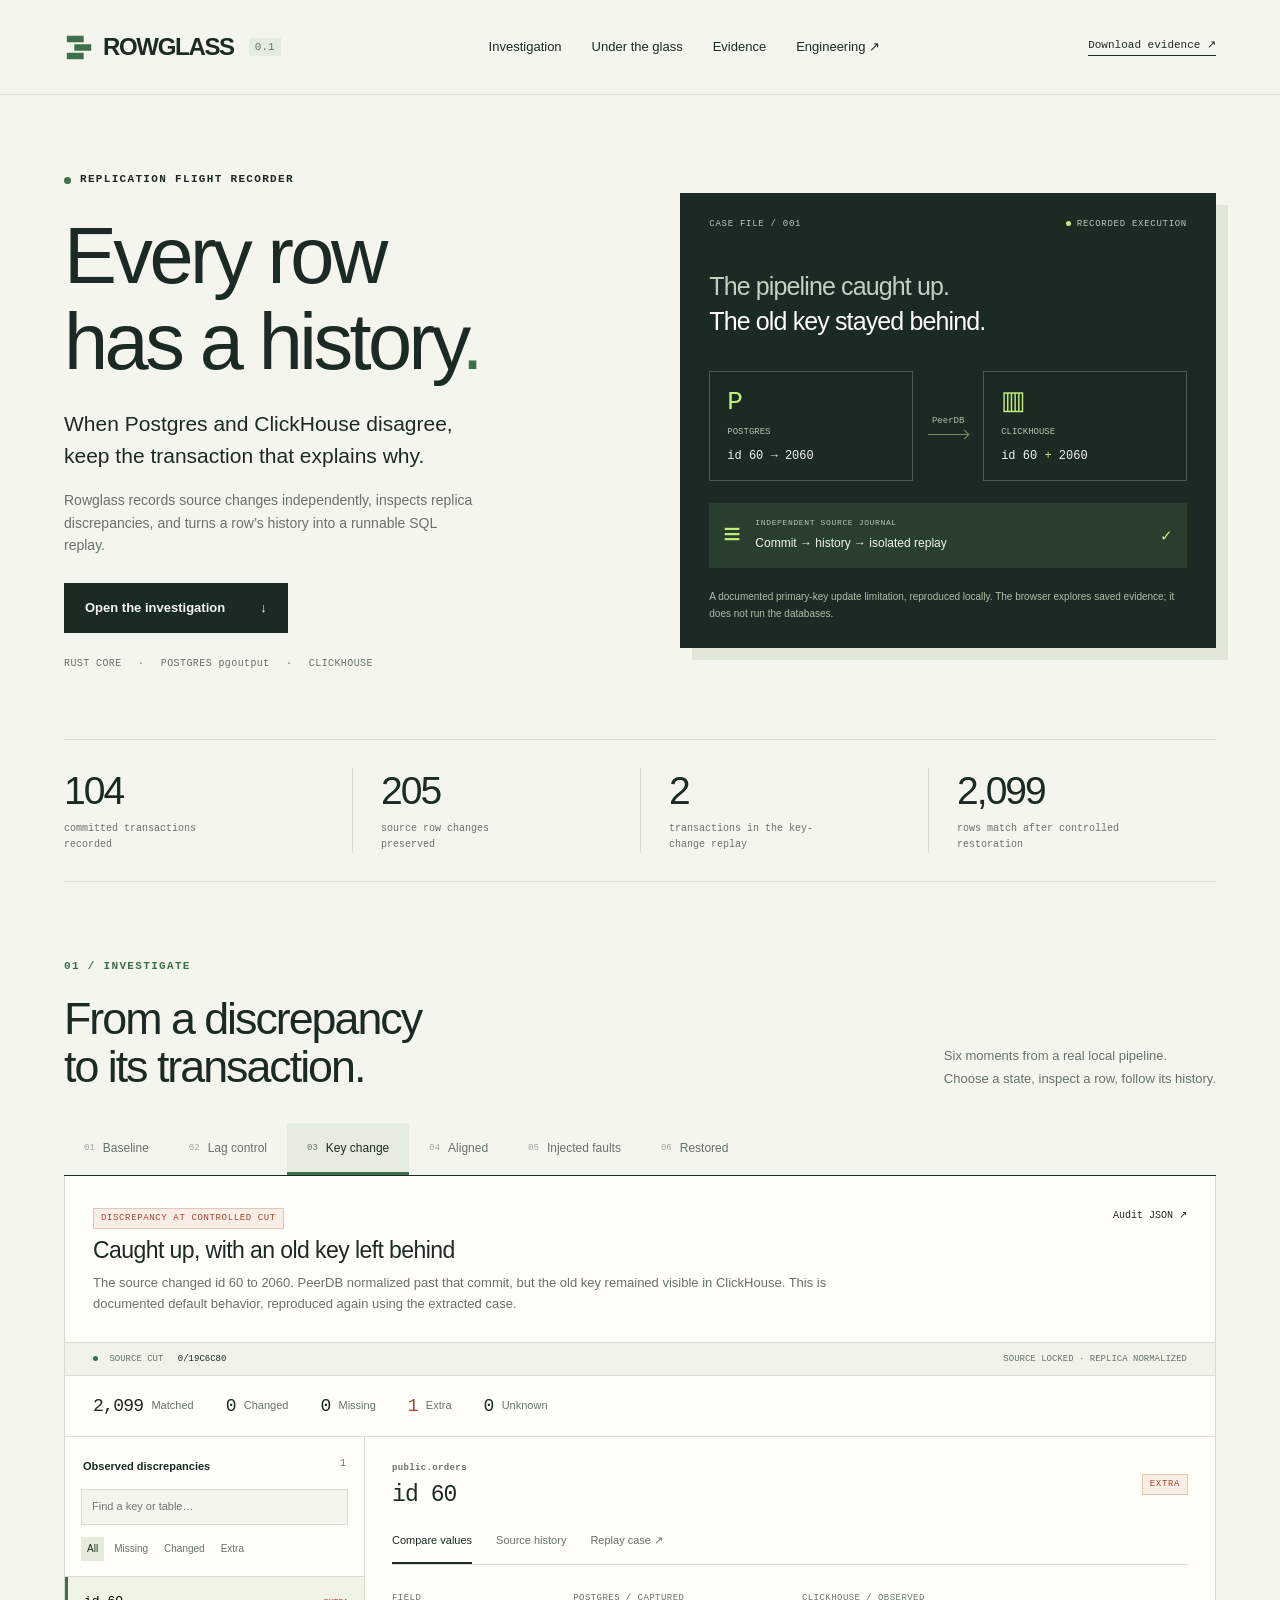
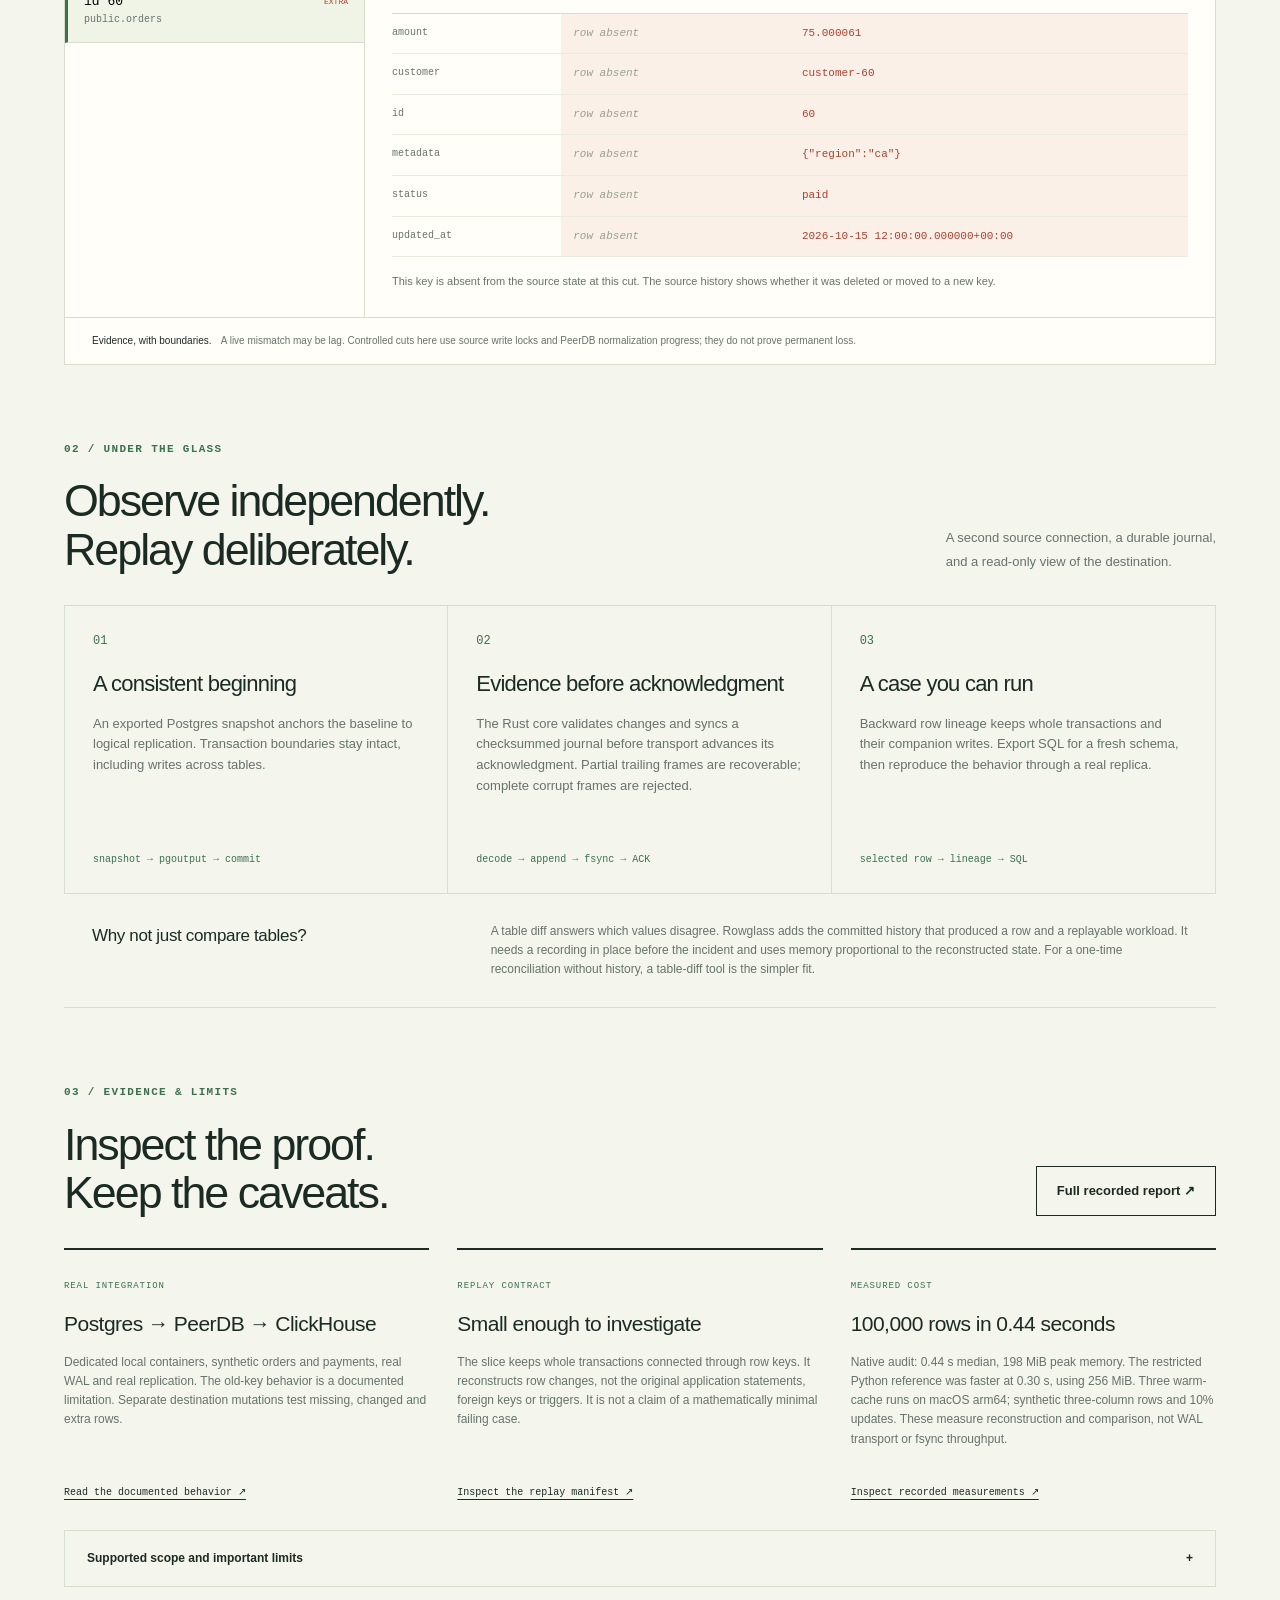
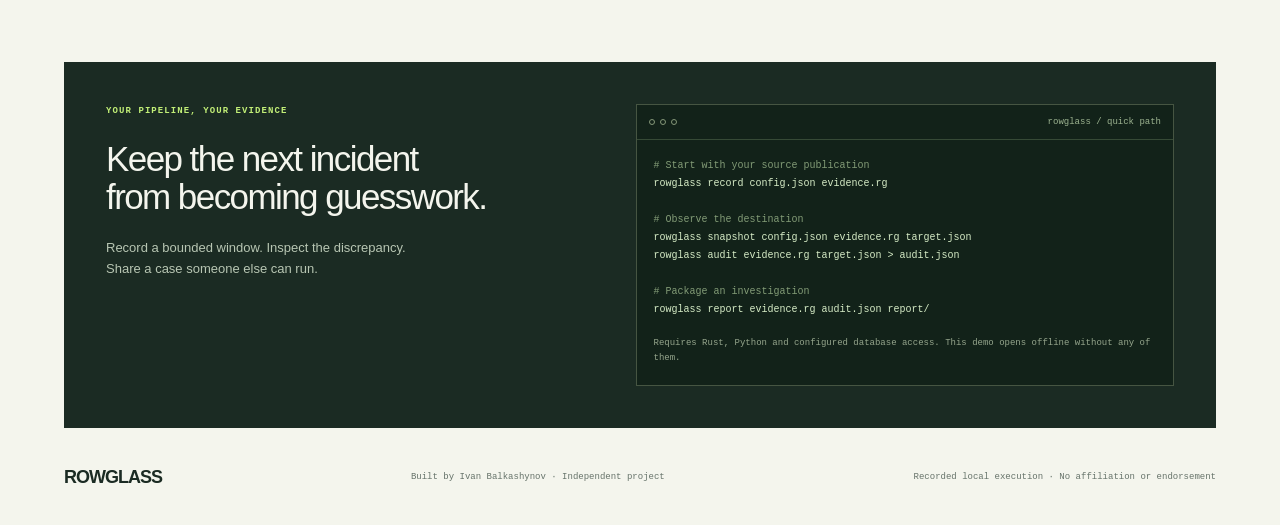
==== demo/index.html @ 6d4c116b "Build Rowglass replication recorder, investigator and replay lab" ====
<!doctype html>
<html lang="en">
  <head>
    <meta charset="utf-8" />
    <meta name="viewport" content="width=device-width,initial-scale=1" />
    <meta name="theme-color" content="#f4f5ed" />
    <title>Rowglass | Every row has a history</title>
    <meta
      name="description"
      content="An independent replication flight recorder. Trace a ClickHouse discrepancy back to committed Postgres transactions and export a runnable replay."
    />
    <link rel="icon" href="favicon.svg" />
    <link rel="stylesheet" href="style.css" />
    <script src="data.js" defer></script>
    <script src="app.js" defer></script>
  </head>
  <body>
    <header class="topbar">
      <a class="brand" href="#"
        ><svg viewBox="0 0 32 32" aria-hidden="true">
          <path d="M3 4h18v7H3zm8 9h18v7H11zM3 22h18v7H3z" /></svg
        >ROWGLASS<span class="version">0.1</span></a
      >
      <nav aria-label="Main">
        <a href="#investigate">Investigation</a
        ><a href="#mechanism">Under the glass</a><a href="#evidence">Evidence</a
        ><a id="engineering-link" href="engineering.html" hidden
          >Engineering ↗</a
        >
      </nav>
      <a class="top-download" href="data/report.json" download
        >Download evidence <span>↗</span></a
      >
    </header>
    <main>
      <section class="hero">
        <div>
          <div class="eyebrow">
            <span class="dot"></span> REPLICATION FLIGHT RECORDER
          </div>
          <h1>Every row<br />has a history<span class="green">.</span></h1>
          <p class="lede">
            When Postgres and ClickHouse disagree, keep the transaction that
            explains why.
          </p>
          <p class="hero-detail">
            Rowglass records source changes independently, inspects replica
            discrepancies, and turns a row’s history into a runnable SQL replay.
          </p>
          <a class="button dark" href="#investigate"
            >Open the investigation <span>↓</span></a
          >
          <div class="hero-meta">
            RUST CORE <span>·</span> POSTGRES pgoutput <span>·</span> CLICKHOUSE
          </div>
        </div>
        <div class="hero-visual" aria-label="Recorded key-change investigation">
          <div class="visual-top">
            <span>CASE FILE / 001</span
            ><span class="recorded"
              ><span class="dot"></span> RECORDED EXECUTION</span
            >
          </div>
          <div class="visual-statement">
            The pipeline caught up.<br /><strong
              >The old key stayed behind.</strong
            >
          </div>
          <div class="flow">
            <div class="flow-node">
              <span class="node-symbol">P</span><small>POSTGRES</small
              ><b>id 60 → 2060</b>
            </div>
            <div class="flow-line"><span>PeerDB</span><i></i></div>
            <div class="flow-node destination">
              <span class="node-symbol">▥</span><small>CLICKHOUSE</small
              ><b>id 60 <em>+</em> 2060</b>
            </div>
          </div>
          <div class="evidence-strip">
            <span class="glass-icon">≡</span>
            <div>
              <small>INDEPENDENT SOURCE JOURNAL</small
              ><b>Commit → history → isolated replay</b>
            </div>
            <span class="check">✓</span>
          </div>
          <div class="visual-foot">
            A documented primary-key update limitation, reproduced locally. The
            browser explores saved evidence; it does not run the databases.
          </div>
        </div>
      </section>
      <section class="metrics" aria-label="Recorded run summary">
        <div>
          <span class="metric" id="metric-transactions">…</span
          ><small>committed transactions recorded</small>
        </div>
        <div>
          <span class="metric" id="metric-changes">…</span
          ><small>source row changes preserved</small>
        </div>
        <div>
          <span class="metric" id="metric-replay">…</span
          ><small>transactions in the key-change replay</small>
        </div>
        <div>
          <span class="metric" id="metric-match">…</span
          ><small>rows match after controlled restoration</small>
        </div>
      </section>
      <section id="investigate" class="investigate">
        <div class="section-heading">
          <div>
            <div class="eyebrow">01 / INVESTIGATE</div>
            <h2>From a discrepancy<br />to its transaction.</h2>
          </div>
          <p>
            Six moments from a real local pipeline.<br />Choose a state, inspect
            a row, follow its history.
          </p>
        </div>
        <div
          class="case-tabs"
          role="tablist"
          aria-label="Recorded pipeline states"
          id="cases"
        ></div>
        <div class="workspace">
          <div class="workspace-top">
            <div>
              <span id="case-status" class="status"></span>
              <h3 id="case-title"></h3>
              <p id="case-description"></p>
            </div>
            <a id="audit-download" class="text-link" download>Audit JSON ↗</a>
          </div>
          <div class="cut-bar">
            <span><i class="dot"></i> SOURCE CUT <b id="cut"></b></span
            ><span id="cut-mode"></span>
          </div>
          <div class="counts" id="counts"></div>
          <div class="investigation-grid">
            <aside class="row-list">
              <div class="list-header">
                <b>Observed discrepancies</b><span id="row-count"></span>
              </div>
              <label class="search-label"
                ><span class="sr-only">Find a row by key or table</span
                ><input
                  id="search"
                  type="search"
                  placeholder="Find a key or table…"
              /></label>
              <div class="filters" role="group" aria-label="Discrepancy filter">
                <button data-filter="all" class="active">All</button
                ><button data-filter="missing">Missing</button
                ><button data-filter="changed">Changed</button
                ><button data-filter="unexpected">Extra</button>
              </div>
              <div id="rows"></div>
            </aside>
            <article class="inspector">
              <div id="empty-state" hidden></div>
              <div id="row-detail">
                <div class="row-heading">
                  <div>
                    <span class="eyebrow" id="detail-table"></span>
                    <h3 id="detail-key"></h3>
                  </div>
                  <span class="status" id="detail-kind"></span>
                </div>
                <div
                  class="detail-tabs"
                  role="tablist"
                  aria-label="Row investigation view"
                >
                  <button
                    id="tab-compare"
                    role="tab"
                    aria-selected="true"
                    data-view="compare"
                  >
                    Compare values</button
                  ><button
                    id="tab-history"
                    role="tab"
                    aria-selected="false"
                    data-view="history"
                  >
                    Source history</button
                  ><button
                    id="tab-replay"
                    role="tab"
                    aria-selected="false"
                    data-view="replay"
                  >
                    Replay case <span>↗</span>
                  </button>
                </div>
                <div
                  id="compare-panel"
                  role="tabpanel"
                  aria-labelledby="tab-compare"
                ></div>
                <div
                  id="history-panel"
                  role="tabpanel"
                  aria-labelledby="tab-history"
                  hidden
                ></div>
                <div
                  id="replay-panel"
                  role="tabpanel"
                  aria-labelledby="tab-replay"
                  hidden
                ></div>
              </div>
            </article>
          </div>
          <div class="workspace-foot">
            <span>Evidence, with boundaries.</span> A live mismatch may be lag.
            Controlled cuts here use source write locks and PeerDB normalization
            progress; they do not prove permanent loss.
          </div>
        </div>
      </section>
      <section id="mechanism" class="mechanism">
        <div class="section-heading">
          <div>
            <div class="eyebrow">02 / UNDER THE GLASS</div>
            <h2>Observe independently.<br />Replay deliberately.</h2>
          </div>
          <p>
            A second source connection, a durable journal,<br />and a read-only
            view of the destination.
          </p>
        </div>
        <div class="mechanism-grid">
          <article>
            <span class="step">01</span>
            <h3>A consistent beginning</h3>
            <p>
              An exported Postgres snapshot anchors the baseline to logical
              replication. Transaction boundaries stay intact, including writes
              across tables.
            </p>
            <code>snapshot → pgoutput → commit</code>
          </article>
          <article>
            <span class="step">02</span>
            <h3>Evidence before acknowledgment</h3>
            <p>
              The Rust core validates changes and syncs a checksummed journal
              before transport advances its acknowledgment. Partial trailing
              frames are recoverable; complete corrupt frames are rejected.
            </p>
            <code>decode → append → fsync → ACK</code>
          </article>
          <article>
            <span class="step">03</span>
            <h3>A case you can run</h3>
            <p>
              Backward row lineage keeps whole transactions and their companion
              writes. Export SQL for a fresh schema, then reproduce the behavior
              through a real replica.
            </p>
            <code>selected row → lineage → SQL</code>
          </article>
        </div>
        <div class="tradeoff">
          <b>Why not just compare tables?</b>
          <p>
            A table diff answers which values disagree. Rowglass adds the
            committed history that produced a row and a replayable workload. It
            needs a recording in place before the incident and uses memory
            proportional to the reconstructed state. For a one-time
            reconciliation without history, a table-diff tool is the simpler
            fit.
          </p>
        </div>
      </section>
      <section id="evidence" class="evidence-section">
        <div class="section-heading">
          <div>
            <div class="eyebrow">03 / EVIDENCE & LIMITS</div>
            <h2>Inspect the proof.<br />Keep the caveats.</h2>
          </div>
          <a class="button light" href="data/report.json" download
            >Full recorded report ↗</a
          >
        </div>
        <div class="evidence-grid">
          <article>
            <span class="evidence-label">REAL INTEGRATION</span>
            <h3>Postgres → PeerDB → ClickHouse</h3>
            <p>
              Dedicated local containers, synthetic orders and payments, real
              WAL and real replication. The old-key behavior is a documented
              limitation. Separate destination mutations test missing, changed
              and extra rows.
            </p>
            <a
              href="https://clickhouse.com/docs/integrations/clickpipes/postgres/faq#can-i-update-primary-key-columns-in-postgresql"
              target="_blank"
              rel="noreferrer"
              >Read the documented behavior ↗</a
            >
          </article>
          <article>
            <span class="evidence-label">REPLAY CONTRACT</span>
            <h3>Small enough to investigate</h3>
            <p>
              The slice keeps whole transactions connected through row keys. It
              reconstructs row changes, not the original application statements,
              foreign keys or triggers. It is not a claim of a mathematically
              minimal failing case.
            </p>
            <a id="key-replay-download" href="data/report.json" download
              >Inspect the replay manifest ↗</a
            >
          </article>
          <article>
            <span class="evidence-label">MEASURED COST</span>
            <h3 id="bench-title">Correctness before scale claims</h3>
            <p id="bench-copy">
              Full-state reconstruction and comparison are currently in memory.
              The recorder uses one fsync per committed transaction. Throughput
              depends heavily on transaction size and storage latency.
            </p>
            <a href="data/report.json" download
              >Inspect recorded measurements ↗</a
            >
          </article>
        </div>
        <details class="limitations">
          <summary>Supported scope and important limits <span>+</span></summary>
          <p>
            PostgreSQL protocol v1, UTF-8 text tuples, regular tables with
            explicit primary keys. Exact numeric, JSON, boolean, bytes,
            timestamps and common scalar types are canonicalized; unsupported
            values remain unverifiable. Failover, incomplete bootstrap and
            selected schema changes require a new recording or explicit
            intervention. Transactions above 64 MiB are rejected before
            acknowledgment. Visible maximum-version conflicts are rejected;
            background merges may already have erased older versions. Evidence
            may contain source values, so review it before sharing.
          </p>
        </details>
      </section>
      <section class="try-it">
        <div>
          <div class="eyebrow">YOUR PIPELINE, YOUR EVIDENCE</div>
          <h2>Keep the next incident<br />from becoming guesswork.</h2>
          <p>
            Record a bounded window. Inspect the discrepancy.<br />Share a case
            someone else can run.
          </p>
        </div>
        <div class="terminal">
          <div class="terminal-top">
            <i></i><i></i><i></i><span>rowglass / quick path</span>
          </div>
          <pre><span># Start with your source publication</span>
rowglass record config.json evidence.rg

<span># Observe the destination</span>
rowglass snapshot config.json evidence.rg target.json
rowglass audit evidence.rg target.json &gt; audit.json

<span># Package an investigation</span>
rowglass report evidence.rg audit.json report/</pre>
          <small
            >Requires Rust, Python and configured database access. This demo
            opens offline without any of them.</small
          >
        </div>
      </section>
    </main>
    <footer>
      <a class="brand" href="#">ROWGLASS</a
      ><span>Built by Ivan Balkashynov · Independent project</span
      ><span>Recorded local execution · No affiliation or endorsement</span>
    </footer>
    <noscript
      ><p class="notice">
        This investigation needs JavaScript to explore saved data. The complete
        <a href="data/report.json">JSON report</a> is available without it.
      </p></noscript
    >
  </body>
</html>
---- demo/style.css ----
:root {
  --paper: #f4f5ed;
  --white: #fffef9;
  --ink: #1b2b23;
  --muted: #66736a;
  --line: #d8ddd0;
  --green: #3d704d;
  --lime: #c2ef77;
  --red: #a74431;
  --amber: #8c651c;
  --mono: ui-monospace, SFMono-Regular, Consolas, monospace;
}
* {
  box-sizing: border-box;
}
html {
  scroll-behavior: smooth;
  scroll-padding-top: 24px;
}
body {
  margin: 0;
  background: var(--paper);
  color: var(--ink);
  font:
    15px/1.6 -apple-system,
    BlinkMacSystemFont,
    "Segoe UI",
    sans-serif;
}
a {
  color: inherit;
  text-decoration: none;
}
button,
input {
  font: inherit;
}
button,
a,
input,
summary {
  outline-offset: 5px;
}
button:focus-visible,
a:focus-visible,
input:focus-visible,
summary:focus-visible {
  outline: 2px solid var(--green);
}
button {
  cursor: pointer;
}
button:disabled {
  cursor: default;
}
button,
a {
  touch-action: manipulation;
}
h1,
h2,
h3,
p {
  margin: 0;
}
h1,
h2,
h3 {
  font-weight: 520;
  letter-spacing: -0.045em;
  line-height: 1.08;
}
h1 {
  font-size: clamp(55px, 6.2vw, 88px);
  margin: 24px 0;
}
h2 {
  font-size: clamp(34px, 3.5vw, 48px);
}
h3 {
  font-size: 23px;
  letter-spacing: -0.025em;
}
small,
.eyebrow {
  font-family: var(--mono);
}
.topbar,
main,
footer {
  max-width: 1440px;
  margin: auto;
}
.topbar {
  display: flex;
  align-items: center;
  justify-content: space-between;
  padding: 28px 5%;
  border-bottom: 1px solid var(--line);
  gap: 20px;
}
.brand {
  font-weight: 750;
  letter-spacing: -0.055em;
  font-size: 24px;
  display: flex;
  align-items: center;
  gap: 9px;
}
.brand svg {
  width: 30px;
  height: 30px;
  fill: var(--green);
}
.version {
  font: 11px var(--mono);
  color: var(--muted);
  background: #e6ebdf;
  padding: 3px 6px;
  letter-spacing: 0;
  margin-left: 6px;
}
.topbar nav {
  display: flex;
  gap: 30px;
  font-size: 13px;
}
.topbar nav a:hover,
.text-link:hover {
  text-decoration: underline;
}
.top-download {
  font: 11px var(--mono);
  border-bottom: 1px solid var(--ink);
  padding-bottom: 4px;
}
.hero {
  display: grid;
  grid-template-columns: 1fr 1fr;
  gap: 7%;
  padding: 76px 5% 70px;
  align-items: center;
}
.eyebrow {
  font-size: 11px;
  font-weight: 600;
  letter-spacing: 0.12em;
  display: flex;
  align-items: center;
  gap: 9px;
}
.dot {
  display: inline-block;
  width: 7px;
  height: 7px;
  border-radius: 50%;
  background: var(--green);
  flex-shrink: 0;
}
.green {
  color: var(--green);
}
.lede {
  font-size: 21px;
  line-height: 1.5;
  max-width: 430px;
}
.hero-detail {
  color: var(--muted);
  font-size: 14px;
  max-width: 410px;
  margin: 18px 0 26px;
}
.button {
  display: inline-flex;
  align-items: center;
  gap: 35px;
  padding: 14px 20px;
  border: 1px solid var(--ink);
  font-size: 13px;
  font-weight: 600;
}
.button.dark {
  background: var(--ink);
  color: var(--paper);
}
.button.light {
  background: transparent;
}
.button:hover {
  background: var(--green);
  color: white;
  border-color: var(--green);
}
.hero-meta {
  font: 10px var(--mono);
  letter-spacing: 0.04em;
  color: var(--muted);
  margin-top: 25px;
}
.hero-meta span {
  margin: 0 10px;
}
.hero-visual {
  background: var(--ink);
  color: var(--paper);
  padding: 26px 29px;
  min-height: 426px;
  position: relative;
  box-shadow: 12px 12px 0 #e0e6d8;
}
.visual-top {
  display: flex;
  justify-content: space-between;
  gap: 10px;
  font: 9px var(--mono);
  letter-spacing: 0.08em;
  color: #bdc8ba;
}
.recorded {
  display: flex;
  align-items: center;
  gap: 6px;
}
.recorded .dot {
  background: var(--lime);
  width: 5px;
  height: 5px;
}
.visual-statement {
  font-size: 25px;
  line-height: 1.4;
  letter-spacing: -0.035em;
  margin: 40px 0 32px;
  color: #c4cfbf;
}
.visual-statement strong {
  font-weight: 500;
  color: var(--white);
}
.flow {
  display: flex;
  align-items: center;
  gap: 15px;
}
.flow-node {
  flex: 1;
  display: flex;
  flex-direction: column;
  gap: 10px;
  border: 1px solid #4c5d4e;
  padding: 17px;
}
.node-symbol {
  font: 26px var(--mono);
  color: var(--lime);
  line-height: 1;
}
.flow-node small {
  font-size: 9px;
  color: #b4c4af;
}
.flow-node b {
  font: 12px var(--mono);
  white-space: nowrap;
}
.flow-node em {
  color: var(--lime);
  font-style: normal;
}
.flow-line {
  width: 40px;
  align-self: center;
  text-align: center;
  font: 9px var(--mono);
  color: #acbda6;
}
.flow-line i {
  display: block;
  border-top: 1px solid #79906c;
  margin-top: 8px;
  position: relative;
}
.flow-line i:after {
  content: "";
  position: absolute;
  right: 0;
  top: -4px;
  width: 6px;
  height: 6px;
  border: solid #79906c;
  border-width: 1px 1px 0 0;
  transform: rotate(45deg);
}
.evidence-strip {
  display: flex;
  align-items: center;
  gap: 14px;
  background: #293e2f;
  margin-top: 22px;
  padding: 14px;
}
.glass-icon {
  font: 30px var(--mono);
  color: var(--lime);
}
.evidence-strip small {
  display: block;
  font-size: 8px;
  letter-spacing: 0.08em;
  color: #b7c6b0;
}
.evidence-strip b {
  font-size: 12px;
  font-weight: 400;
}
.check {
  color: var(--lime);
  margin-left: auto;
}
.visual-foot {
  font-size: 10px;
  line-height: 1.7;
  color: #aebda7;
  margin-top: 20px;
}
.metrics {
  display: grid;
  grid-template-columns: repeat(4, 1fr);
  border-top: 1px solid var(--line);
  border-bottom: 1px solid var(--line);
  margin: 0 5%;
  padding: 28px 0;
}
.metrics > div {
  border-left: 1px solid var(--line);
  padding: 0 28px;
}
.metrics > div:first-child {
  padding-left: 0;
  border: 0;
}
.metric {
  display: block;
  font-size: 39px;
  line-height: 1.2;
  letter-spacing: -0.05em;
}
.metrics small {
  display: block;
  font: 10px/1.6 var(--mono);
  color: var(--muted);
  max-width: 165px;
  margin-top: 6px;
}
.investigate,
.mechanism,
.evidence-section {
  padding: 76px 5% 0;
}
.section-heading {
  display: flex;
  justify-content: space-between;
  align-items: flex-end;
  gap: 30px;
  margin-bottom: 32px;
}
.section-heading .eyebrow {
  margin-bottom: 18px;
  color: var(--green);
}
.section-heading > p {
  color: var(--muted);
  font-size: 13px;
  line-height: 1.8;
  max-width: 370px;
}
.case-tabs {
  display: flex;
  border-bottom: 1px solid var(--ink);
  gap: 0;
  overflow-x: auto;
  scrollbar-width: thin;
}
.case-tabs button {
  background: transparent;
  border: 0;
  border-bottom: 3px solid transparent;
  white-space: nowrap;
  padding: 16px 20px 14px;
  color: var(--muted);
  font-size: 12px;
  display: flex;
  align-items: center;
  gap: 8px;
}
.case-tabs button span {
  font: 9px var(--mono);
  opacity: 0.6;
}
.case-tabs button.active {
  color: var(--ink);
  border-bottom-color: var(--green);
  background: #e6ecdf;
}
.case-tabs button:hover {
  color: var(--ink);
  background: #e6ecdf;
}
.workspace {
  background: var(--white);
  border: 1px solid var(--line);
  border-top: 0;
}
.workspace-top {
  padding: 27px 28px;
  display: flex;
  justify-content: space-between;
  gap: 20px;
}
.workspace-top h3 {
  margin: 9px 0 10px;
}
.workspace-top p {
  font-size: 13px;
  color: var(--muted);
  max-width: 760px;
}
.status {
  display: inline-flex;
  font: 9px var(--mono);
  letter-spacing: 0.07em;
  text-transform: uppercase;
  border: 1px solid #d5c0a7;
  background: #faf3e7;
  color: var(--amber);
  padding: 3px 7px;
  line-height: 1.5;
}
.status.good {
  color: #3f6544;
  background: #edf3e5;
  border-color: #c6d8bc;
}
.status.bad {
  color: var(--red);
  background: #f9eee6;
  border-color: #e6c5b7;
}
.text-link {
  font: 10px var(--mono);
  white-space: nowrap;
  align-self: flex-start;
  margin-top: 6px;
}
.cut-bar {
  padding: 11px 28px;
  background: #f1f3eb;
  border-top: 1px solid var(--line);
  border-bottom: 1px solid var(--line);
  display: flex;
  justify-content: space-between;
  gap: 15px;
  font: 9px var(--mono);
  color: var(--muted);
}
.cut-bar .dot {
  width: 5px;
  height: 5px;
  margin-right: 6px;
}
.cut-bar b {
  margin-left: 9px;
  font-weight: 500;
  color: var(--ink);
}
.counts {
  display: flex;
  padding: 20px 28px;
  gap: 32px;
  border-bottom: 1px solid var(--line);
  flex-wrap: wrap;
}
.counts div {
  display: flex;
  gap: 8px;
  align-items: center;
  font-size: 11px;
  color: var(--muted);
}
.counts b {
  font: 18px var(--mono);
  letter-spacing: -0.04em;
  color: var(--ink);
}
.counts .bad b {
  color: var(--red);
}
.investigation-grid {
  display: grid;
  grid-template-columns: 300px minmax(0, 1fr);
  min-height: 480px;
}
.row-list {
  border-right: 1px solid var(--line);
}
.list-header {
  display: flex;
  justify-content: space-between;
  padding: 21px 18px 14px;
  font-size: 11px;
}
.list-header b {
  font-weight: 600;
}
.list-header span {
  color: var(--muted);
  font: 10px var(--mono);
}
.search-label {
  display: block;
  margin: 0 16px 12px;
}
.search-label input {
  width: 100%;
  border: 1px solid var(--line);
  background: var(--paper);
  padding: 8px 10px;
  font-size: 11px;
  border-radius: 0;
  color: var(--ink);
}
.filters {
  display: flex;
  gap: 4px;
  padding: 0 16px 15px;
  border-bottom: 1px solid var(--line);
}
.filters button {
  background: transparent;
  border: 0;
  padding: 4px 6px;
  font-size: 10px;
  color: var(--muted);
}
.filters button.active {
  background: #e5ecdc;
  color: var(--ink);
}
#rows {
  max-height: 390px;
  overflow-y: auto;
}
.row-button {
  display: block;
  border: 0;
  border-bottom: 1px solid var(--line);
  border-left: 3px solid transparent;
  width: 100%;
  text-align: left;
  padding: 17px 16px;
  background: transparent;
}
.row-button.active {
  border-left-color: var(--green);
  background: #f0f4e7;
}
.row-button:hover {
  background: #f0f4e7;
}
.row-button-top {
  display: flex;
  justify-content: space-between;
  align-items: center;
}
.row-button b {
  font: 13px var(--mono);
}
.row-button small {
  font: 10px var(--mono);
  color: var(--muted);
  display: block;
  margin-top: 5px;
}
.row-button .kind {
  font: 8px var(--mono);
  text-transform: uppercase;
  color: var(--red);
}
.list-empty {
  font-size: 12px;
  color: var(--muted);
  padding: 20px;
}
.inspector {
  padding: 24px 27px;
  min-width: 0;
}
.row-heading {
  display: flex;
  align-items: center;
  justify-content: space-between;
  gap: 12px;
}
.row-heading .eyebrow {
  font-size: 9px;
  letter-spacing: 0.04em;
  color: var(--muted);
  margin-bottom: 7px;
}
.row-heading h3 {
  font: 23px var(--mono);
  letter-spacing: -0.04em;
}
.detail-tabs {
  display: flex;
  gap: 24px;
  margin: 24px 0 18px;
  border-bottom: 1px solid var(--line);
}
.detail-tabs button {
  background: transparent;
  color: var(--muted);
  font-size: 11px;
  border: 0;
  padding: 0 0 12px;
  border-bottom: 2px solid transparent;
}
.detail-tabs button[aria-selected="true"] {
  color: var(--ink);
  border-bottom-color: var(--ink);
}
.table-scroll {
  overflow: auto;
}
.values {
  border-collapse: collapse;
  width: 100%;
  font: 11px/1.6 var(--mono);
}
.values th {
  text-align: left;
  font: 9px var(--mono);
  letter-spacing: 0.05em;
  color: var(--muted);
  padding: 10px 12px;
  border-bottom: 1px solid var(--line);
}
.values th:first-child {
  padding-left: 0;
}
.values td {
  vertical-align: top;
  padding: 11px 12px;
  border-bottom: 1px solid #e9ecdf;
  max-width: 280px;
  overflow-wrap: anywhere;
}
.values td:first-child {
  padding-left: 0;
  color: var(--muted);
  font-size: 10px;
  min-width: 100px;
}
.values tr.changed td:not(:first-child) {
  background: #faf0e8;
  color: var(--red);
}
.null {
  font-style: italic;
  color: #99a18f;
}
.panel-note {
  font-size: 11px;
  line-height: 1.8;
  color: var(--muted);
  margin-top: 15px;
}
.panel-note strong {
  color: var(--ink);
  font-weight: 500;
}
.history-controls {
  background: #f0f4e7;
  padding: 15px;
  display: flex;
  align-items: center;
  gap: 14px;
  margin-bottom: 18px;
}
.history-controls input {
  flex: 1;
  min-width: 60px;
  accent-color: var(--green);
}
.history-controls output {
  font: 10px var(--mono);
}
.history-step {
  display: flex;
  gap: 13px;
  padding: 13px 0;
  border-bottom: 1px solid var(--line);
  font-size: 11px;
}
.history-dot {
  width: 8px;
  height: 8px;
  background: #c5ceba;
  border-radius: 50%;
  margin-top: 5px;
  flex-shrink: 0;
}
.history-step.selected .history-dot {
  background: var(--green);
}
.history-step b {
  font-weight: 600;
}
.history-step code {
  display: block;
  font: 10px var(--mono);
  color: var(--muted);
  margin-top: 3px;
}
.history-step .status {
  margin-left: auto;
  align-self: flex-start;
}
.replay-numbers {
  display: flex;
  gap: 25px;
  margin: 7px 0 20px;
}
.replay-numbers strong {
  display: block;
  font: 36px var(--mono);
  letter-spacing: -0.06em;
  font-weight: 400;
}
.replay-numbers small {
  font: 9px var(--mono);
  color: var(--muted);
}
.replay-transaction {
  border: 1px solid var(--line);
  margin-top: 8px;
  padding: 12px;
  font: 10px/1.8 var(--mono);
  background: var(--paper);
}
.replay-transaction span {
  color: var(--green);
}
.replay-actions {
  display: flex;
  gap: 18px;
  align-items: center;
  margin-top: 22px;
}
.replay-actions .button {
  padding: 10px 14px;
  font-size: 11px;
  gap: 20px;
}
.replay-actions a:not(.button) {
  font: 10px var(--mono);
  text-decoration: underline;
}
.workspace-foot {
  border-top: 1px solid var(--line);
  padding: 15px 27px;
  font-size: 10px;
  color: var(--muted);
}
.workspace-foot span {
  color: var(--ink);
  margin-right: 7px;
}
#empty-state {
  padding: 80px 25px;
  text-align: center;
}
#empty-state .big-check {
  font-size: 35px;
  color: var(--green);
  margin-bottom: 20px;
}
#empty-state h3 {
  font-size: 26px;
}
#empty-state p {
  color: var(--muted);
  font-size: 12px;
  margin-top: 15px;
}
.mechanism-grid {
  display: grid;
  grid-template-columns: repeat(3, 1fr);
  border: 1px solid var(--line);
}
.mechanism-grid article {
  padding: 28px;
  border-right: 1px solid var(--line);
}
.mechanism-grid article:last-child {
  border: 0;
}
.step {
  font: 12px var(--mono);
  display: block;
  color: var(--green);
  margin-bottom: 22px;
}
.mechanism-grid h3 {
  font-size: 22px;
  line-height: 1.3;
  letter-spacing: -0.035em;
  margin-bottom: 15px;
}
.mechanism-grid p {
  font-size: 13px;
  color: var(--muted);
  min-height: 115px;
}
.mechanism-grid code {
  display: block;
  font: 10px var(--mono);
  color: var(--green);
  margin-top: 25px;
}
.tradeoff {
  display: grid;
  grid-template-columns: 1fr 2fr;
  gap: 50px;
  padding: 28px;
  border-bottom: 1px solid var(--line);
}
.tradeoff b {
  font-size: 17px;
  font-weight: 500;
  letter-spacing: -0.02em;
}
.tradeoff p {
  font-size: 12px;
  color: var(--muted);
}
.evidence-grid {
  display: grid;
  grid-template-columns: repeat(3, 1fr);
  gap: 28px;
}
.evidence-grid article {
  border-top: 2px solid var(--ink);
  padding-top: 21px;
}
.evidence-label {
  font: 9px var(--mono);
  letter-spacing: 0.1em;
  color: var(--green);
}
.evidence-grid h3 {
  font-size: 21px;
  margin: 15px 0;
  line-height: 1.3;
}
.evidence-grid p {
  font-size: 12px;
  color: var(--muted);
  min-height: 115px;
}
.evidence-grid a {
  display: block;
  font: 10px var(--mono);
  margin-top: 18px;
  text-decoration: underline;
  text-underline-offset: 4px;
}
.limitations {
  margin-top: 32px;
  border: 1px solid var(--line);
  padding: 18px 22px;
  font-size: 12px;
}
.limitations summary {
  cursor: pointer;
  list-style: none;
  font-weight: 600;
  display: flex;
  justify-content: space-between;
}
.limitations summary::-webkit-details-marker {
  display: none;
}
.limitations p {
  margin-top: 18px;
  color: var(--muted);
  max-width: 950px;
}
.try-it {
  background: var(--ink);
  color: var(--paper);
  margin: 75px 5% 0;
  padding: 42px;
  display: grid;
  grid-template-columns: 1fr 1.1fr;
  gap: 40px;
}
.try-it .eyebrow {
  color: var(--lime);
  font-size: 9px;
}
.try-it h2 {
  font-size: 35px;
  margin: 22px 0;
}
.try-it p {
  font-size: 13px;
  color: #b8c6b3;
}
.terminal {
  background: #122219;
  border: 1px solid #465542;
  min-width: 0;
}
.terminal-top {
  border-bottom: 1px solid #364a36;
  display: flex;
  align-items: center;
  gap: 5px;
  padding: 12px;
}
.terminal-top i {
  width: 6px;
  height: 6px;
  border: 1px solid #849778;
  border-radius: 50%;
}
.terminal-top span {
  font: 9px var(--mono);
  margin-left: auto;
  color: #9db491;
}
.terminal pre {
  overflow-x: auto;
  font: 10px/1.8 var(--mono);
  padding: 17px;
  margin: 0;
  color: #d7edc7;
}
.terminal pre span {
  color: #839c77;
}
.terminal small {
  display: block;
  padding: 0 17px 18px;
  font: 9px/1.7 var(--mono);
  color: #95a58c;
}
footer {
  padding: 35px 5%;
  display: flex;
  justify-content: space-between;
  align-items: center;
  gap: 25px;
}
footer .brand {
  font-size: 18px;
}
footer span {
  font: 9px/1.6 var(--mono);
  color: var(--muted);
}
.sr-only {
  position: absolute;
  width: 1px;
  height: 1px;
  overflow: hidden;
  clip: rect(0, 0, 0, 0);
  white-space: nowrap;
}
.notice {
  padding: 30px;
}
.error {
  padding: 25px;
  border: 1px solid #a74431;
  color: var(--red);
}
[hidden] {
  display: none !important;
}
@media (min-width: 1600px) {
  .hero {
    gap: 9%;
  }
}
@media (max-width: 1050px) {
  .topbar nav {
    gap: 18px;
  }
  .top-download {
    display: none;
  }
  .hero {
    gap: 5%;
    padding-top: 55px;
  }
  .hero-visual {
    padding: 22px;
    min-height: auto;
  }
  .visual-statement {
    font-size: 23px;
  }
  .flow {
    gap: 9px;
  }
  .flow-node {
    padding: 12px;
  }
  .flow-node b {
    font-size: 11px;
  }
  .flow-line {
    width: 30px;
  }
  .investigation-grid {
    grid-template-columns: 250px minmax(0, 1fr);
  }
  .counts {
    gap: 20px;
  }
  .inspector {
    padding: 22px 18px;
  }
  .mechanism-grid article {
    padding: 22px;
  }
  .mechanism-grid p {
    min-height: 140px;
  }
  .metrics > div {
    padding: 0 20px;
  }
  .metrics small {
    font-size: 9px;
  }
  .try-it {
    padding: 30px;
    gap: 25px;
  }
  .try-it h2 {
    font-size: 30px;
  }
}
@media (max-width: 760px) {
  .topbar {
    padding: 20px 5%;
  }
  .brand {
    font-size: 20px;
  }
  .topbar nav {
    gap: 16px;
    font-size: 11px;
  }
  .topbar nav a:nth-child(2) {
    display: none;
  }
  .hero {
    grid-template-columns: 1fr;
    padding-top: 40px;
    gap: 35px;
  }
  .hero h1 {
    font-size: 64px;
  }
  .hero .lede {
    font-size: 19px;
  }
  .hero-detail {
    max-width: 100%;
  }
  .hero-visual {
    max-width: 100%;
    padding: 22px;
    box-shadow: 7px 7px 0 #e0e6d8;
  }
  .visual-statement {
    margin: 28px 0 22px;
    font-size: 25px;
  }
  .flow-node {
    padding: 17px;
  }
  .flow-node b {
    font-size: 13px;
  }
  .flow-line {
    width: 50px;
  }
  .visual-foot {
    font-size: 10px;
  }
  .metrics {
    grid-template-columns: 1fr 1fr;
    gap: 22px;
    padding: 24px 0;
  }
  .metrics > div {
    padding: 0 20px;
  }
  .metrics > div:nth-child(3) {
    padding-left: 0;
    border: 0;
  }
  .metric {
    font-size: 34px;
  }
  .metrics small {
    font-size: 9px;
  }
  .investigate,
  .mechanism,
  .evidence-section {
    padding-top: 55px;
  }
  .section-heading {
    display: block;
  }
  .section-heading > p {
    margin-top: 20px;
  }
  .section-heading > .button {
    margin-top: 22px;
  }
  .case-tabs button {
    padding: 13px 14px;
    font-size: 11px;
  }
  .workspace-top {
    padding: 22px 18px;
  }
  .workspace-top p {
    font-size: 12px;
  }
  .workspace-top .text-link {
    display: none;
  }
  .cut-bar {
    padding: 12px 18px;
    display: block;
    font-size: 8px;
    line-height: 1.8;
  }
  .cut-bar > span {
    display: block;
  }
  .counts {
    padding: 15px 18px;
    gap: 13px;
  }
  .counts div {
    font-size: 9px;
    gap: 5px;
  }
  .counts b {
    font-size: 16px;
  }
  .investigation-grid {
    grid-template-columns: 1fr;
  }
  .row-list {
    border-right: 0;
    border-bottom: 1px solid var(--line);
  }
  .list-header {
    padding-top: 15px;
  }
  .search-label {
    margin-bottom: 9px;
  }
  .filters {
    padding-bottom: 12px;
  }
  #rows {
    max-height: 160px;
    display: flex;
    overflow-x: auto;
    overflow-y: auto;
    flex-wrap: wrap;
  }
  .row-button {
    flex: 1;
    min-width: 150px;
    padding: 12px;
    border-right: 1px solid var(--line);
  }
  .row-button b {
    font-size: 12px;
  }
  .row-button small {
    font-size: 9px;
  }
  .inspector {
    padding: 22px 17px;
    min-height: 360px;
  }
  .detail-tabs {
    gap: 18px;
  }
  .detail-tabs button {
    font-size: 10px;
  }
  .row-heading h3 {
    font-size: 21px;
  }
  .values {
    font-size: 10px;
  }
  .values td {
    min-width: 115px;
    max-width: 200px;
    padding: 10px 9px;
  }
  .values td:first-child {
    font-size: 9px;
    min-width: 90px;
  }
  .values th {
    font-size: 8px;
    padding: 8px 9px;
  }
  .workspace-foot {
    padding: 14px 18px;
    font-size: 9px;
  }
  .mechanism-grid {
    grid-template-columns: 1fr;
  }
  .mechanism-grid article {
    border-right: 0;
    border-bottom: 1px solid var(--line);
    padding: 25px;
  }
  .mechanism-grid p {
    min-height: 0;
  }
  .mechanism-grid code {
    margin-top: 18px;
  }
  .step {
    margin-bottom: 15px;
  }
  .tradeoff {
    grid-template-columns: 1fr;
    gap: 12px;
    padding: 24px 0;
  }
  .evidence-grid {
    grid-template-columns: 1fr;
    gap: 30px;
  }
  .evidence-grid p {
    min-height: 0;
  }
  .evidence-grid a {
    margin-top: 14px;
  }
  .limitations {
    padding: 17px;
    font-size: 11px;
  }
  .try-it {
    grid-template-columns: 1fr;
    padding: 27px 20px;
    margin-top: 50px;
    gap: 25px;
  }
  .try-it h2 {
    font-size: 32px;
  }
  .terminal pre {
    font-size: 9px;
    padding: 14px;
  }
  .terminal small {
    font-size: 8px;
  }
  footer {
    display: block;
    padding: 28px 5%;
  }
  footer span {
    display: block;
    margin-top: 12px;
  }
  footer span:last-child {
    margin-top: 6px;
  }
  #empty-state {
    padding: 45px 10px;
  }
  .replay-numbers {
    gap: 20px;
  }
  .replay-numbers strong {
    font-size: 31px;
  }
  .replay-actions {
    gap: 12px;
  }
  .replay-actions .button {
    font-size: 10px;
    gap: 12px;
  }
}
@media (prefers-reduced-motion: reduce) {
  html {
    scroll-behavior: auto;
  }
}
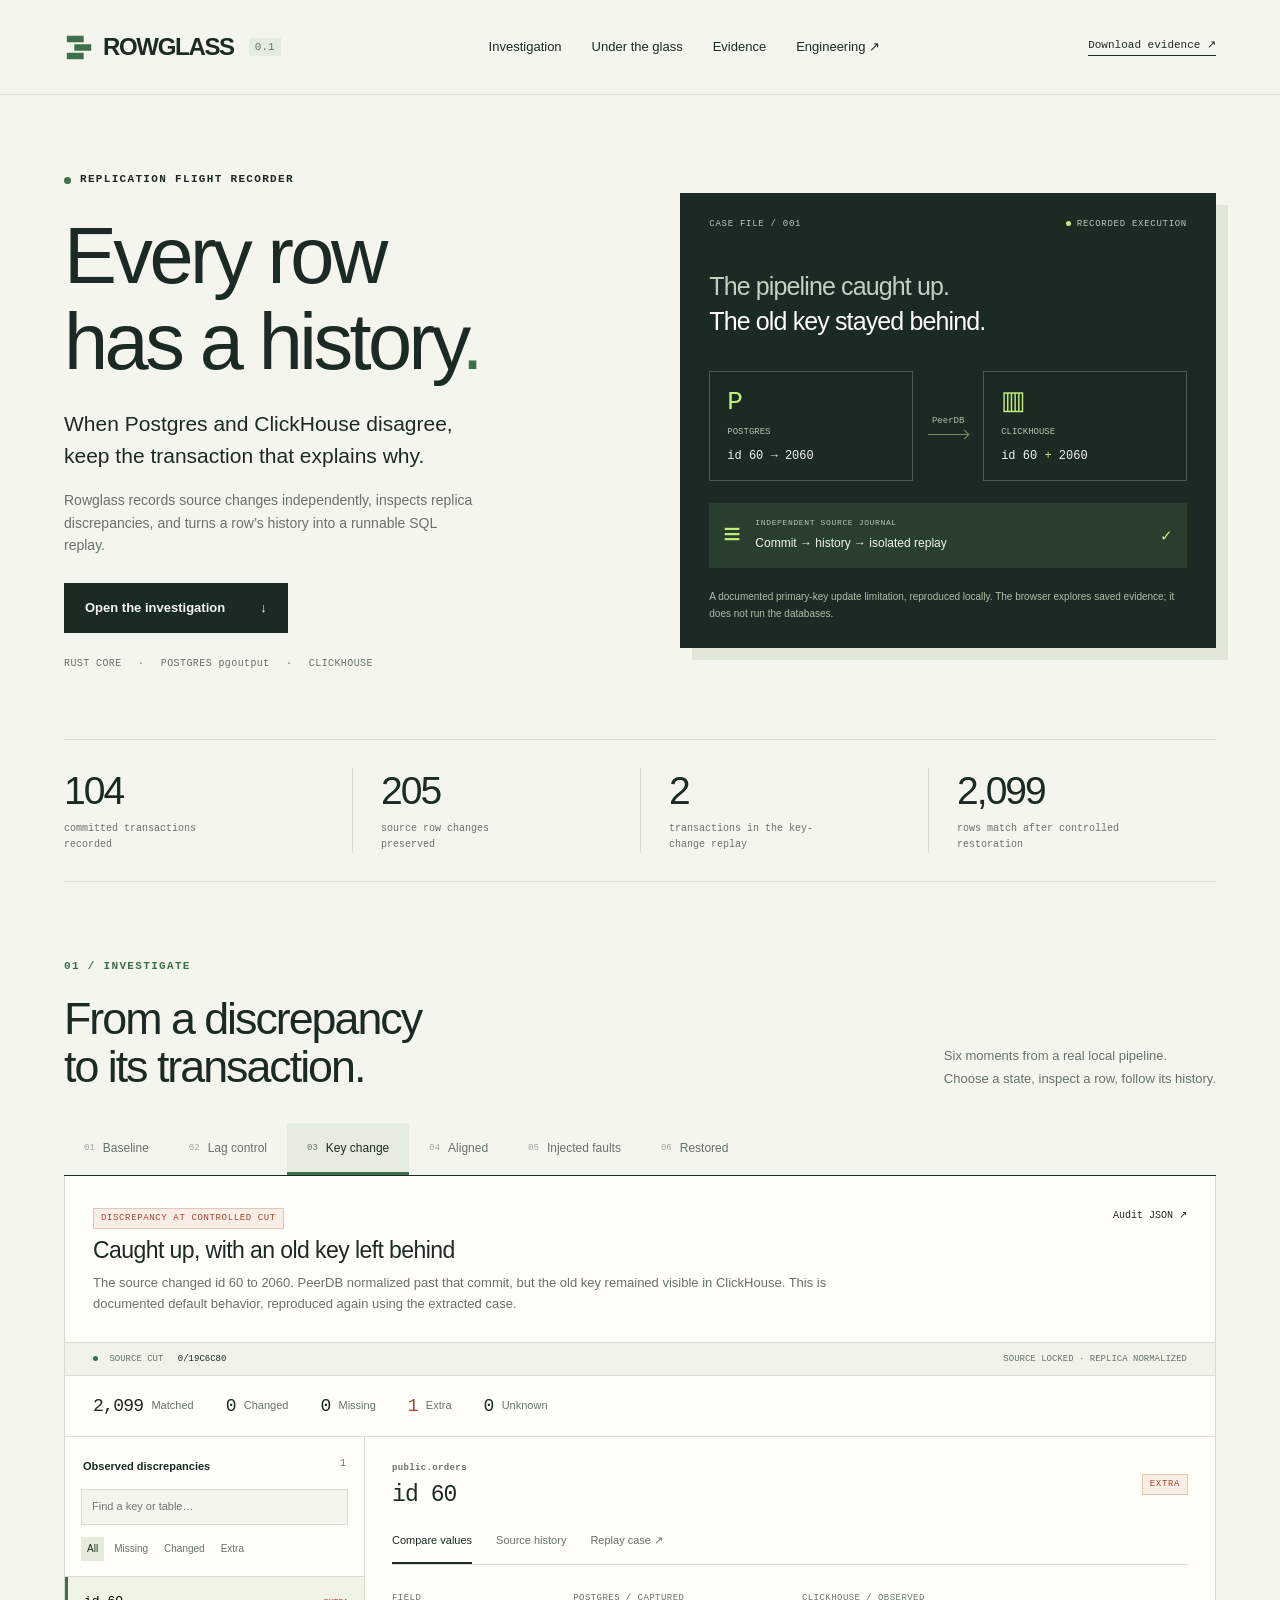
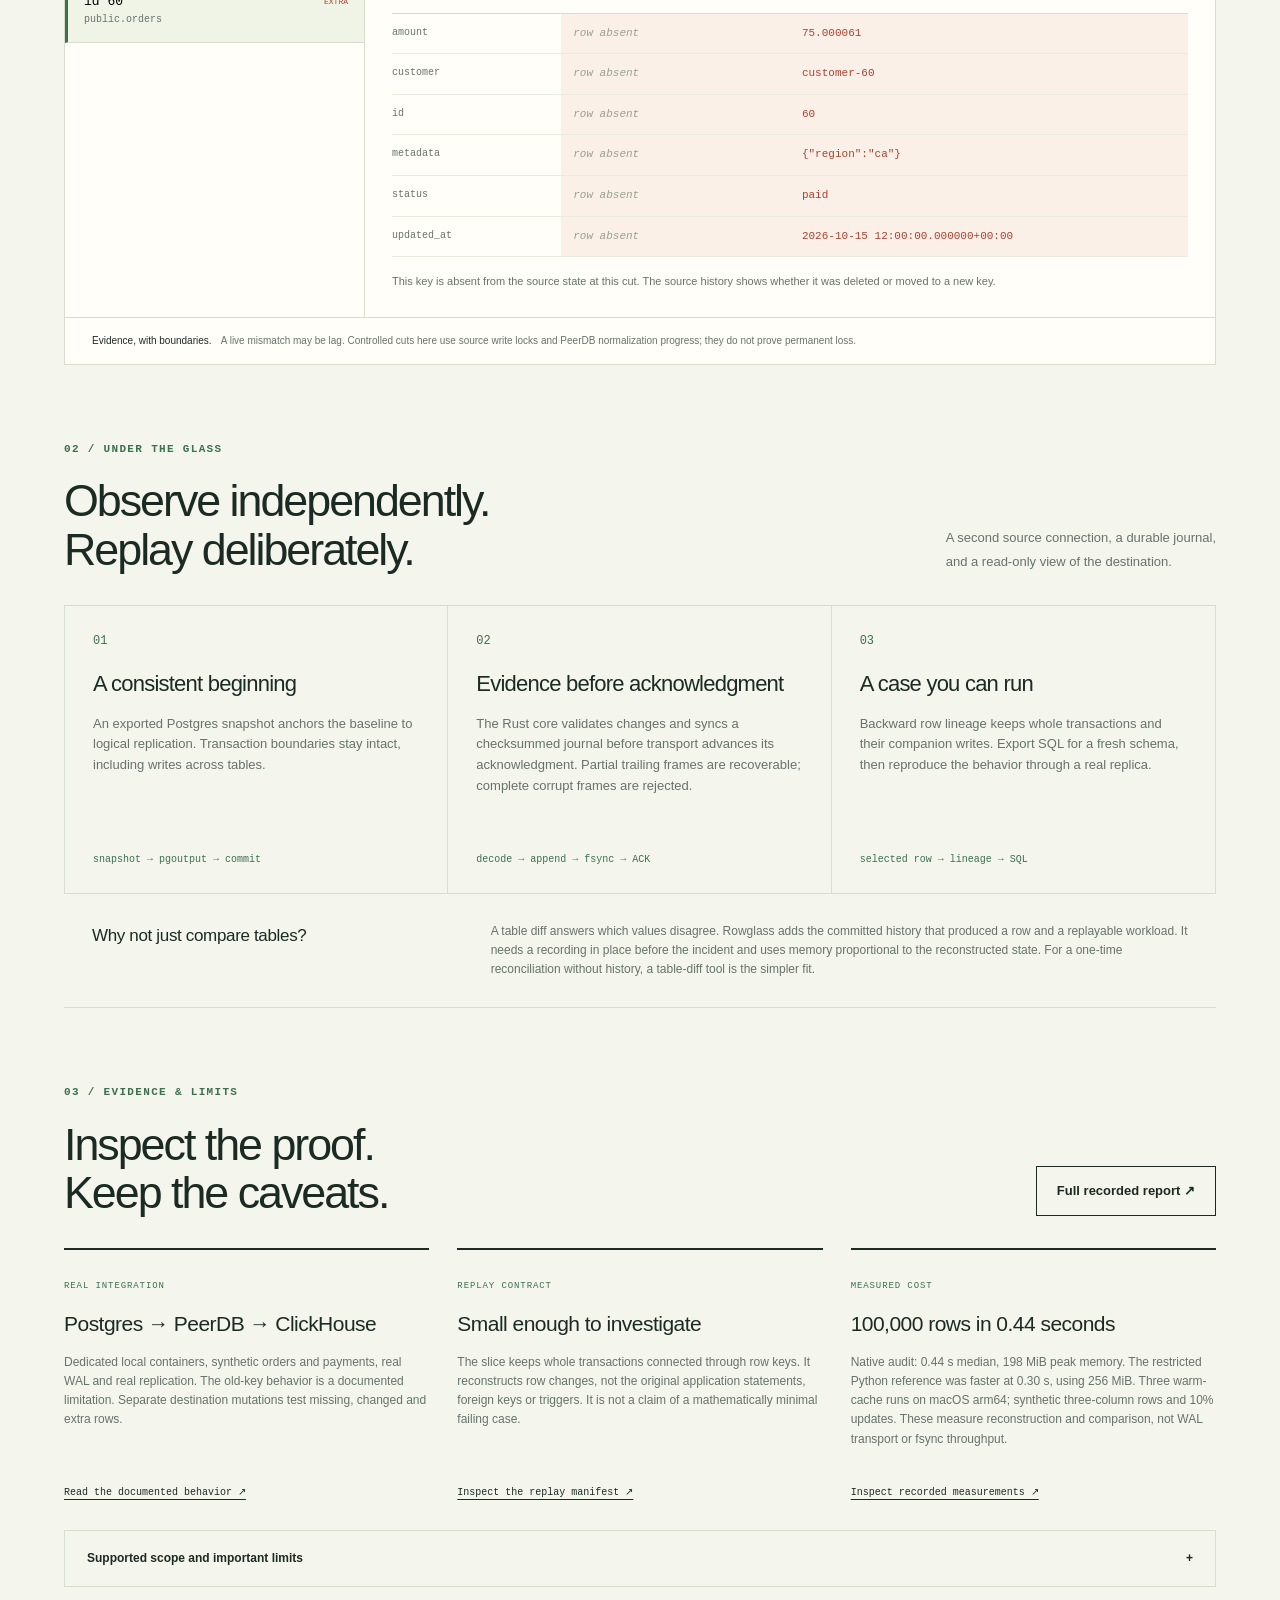
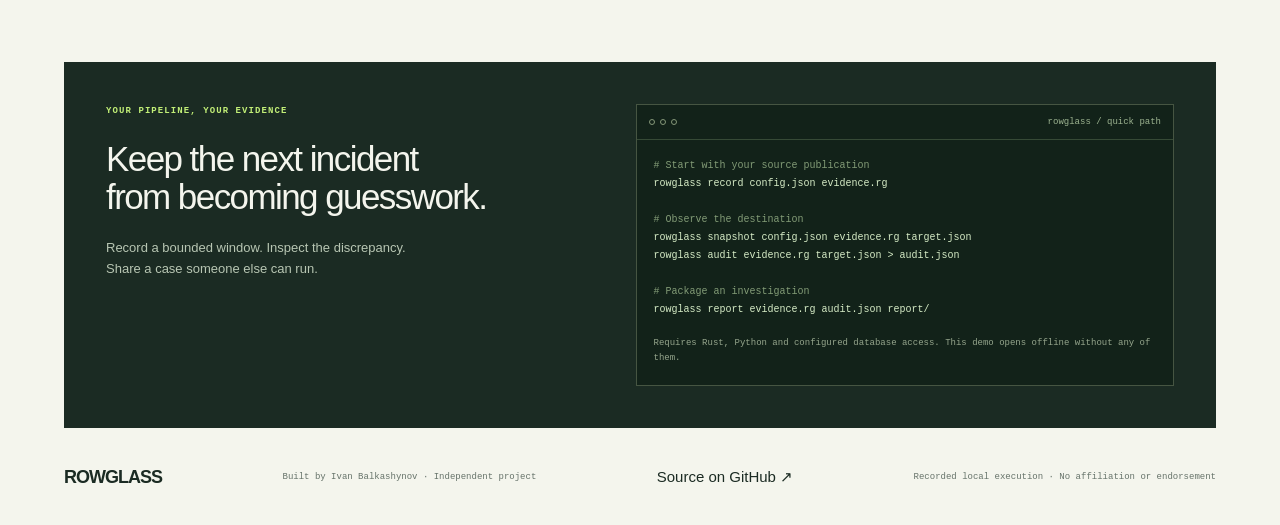
==== commit 55c67a04: "Publish the recorded demo through verified GitHub Pages builds" ====
--- a/demo/index.html
+++ b/demo/index.html
@@ -380,6 +380,7 @@
     <footer>
       <a class="brand" href="#">ROWGLASS</a
       ><span>Built by Ivan Balkashynov · Independent project</span
+      ><a href="https://github.com/balkashynov/rowglass">Source on GitHub ↗</a
       ><span>Recorded local execution · No affiliation or endorsement</span>
     </footer>
     <noscript
